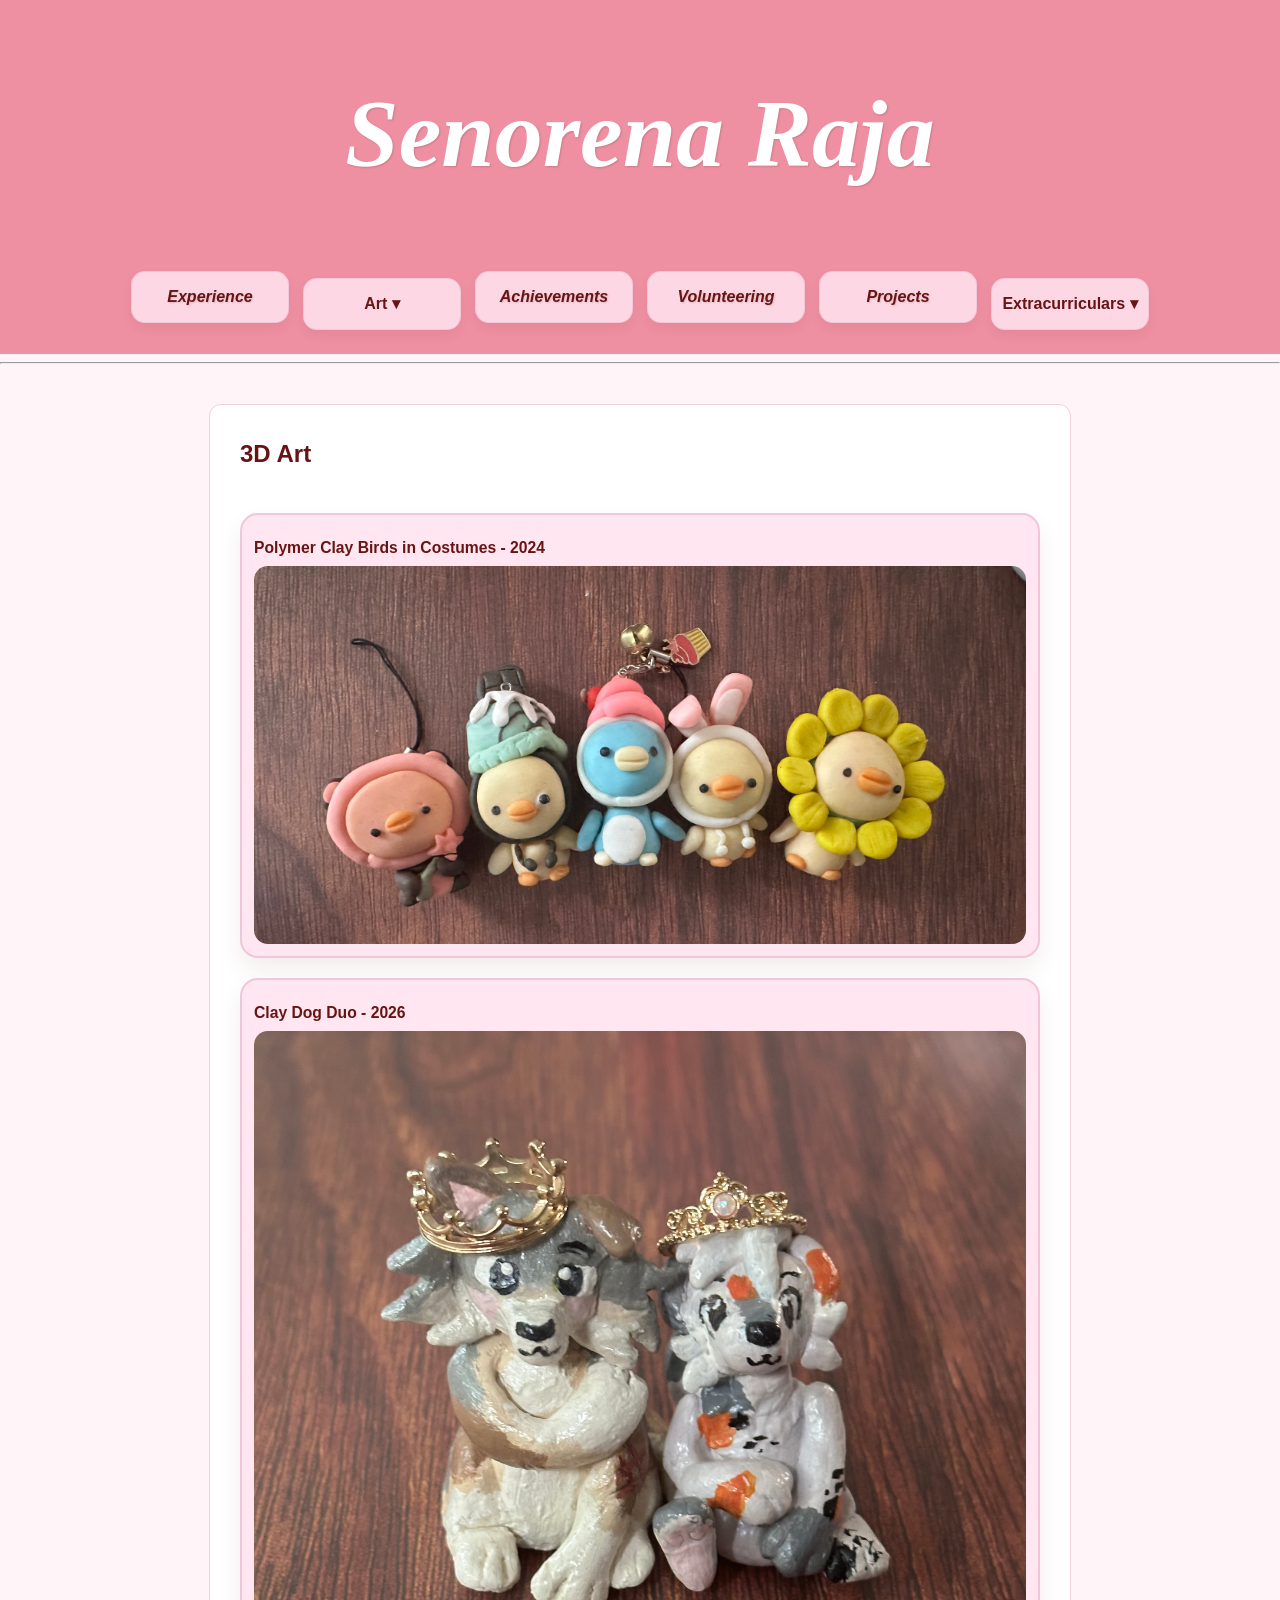
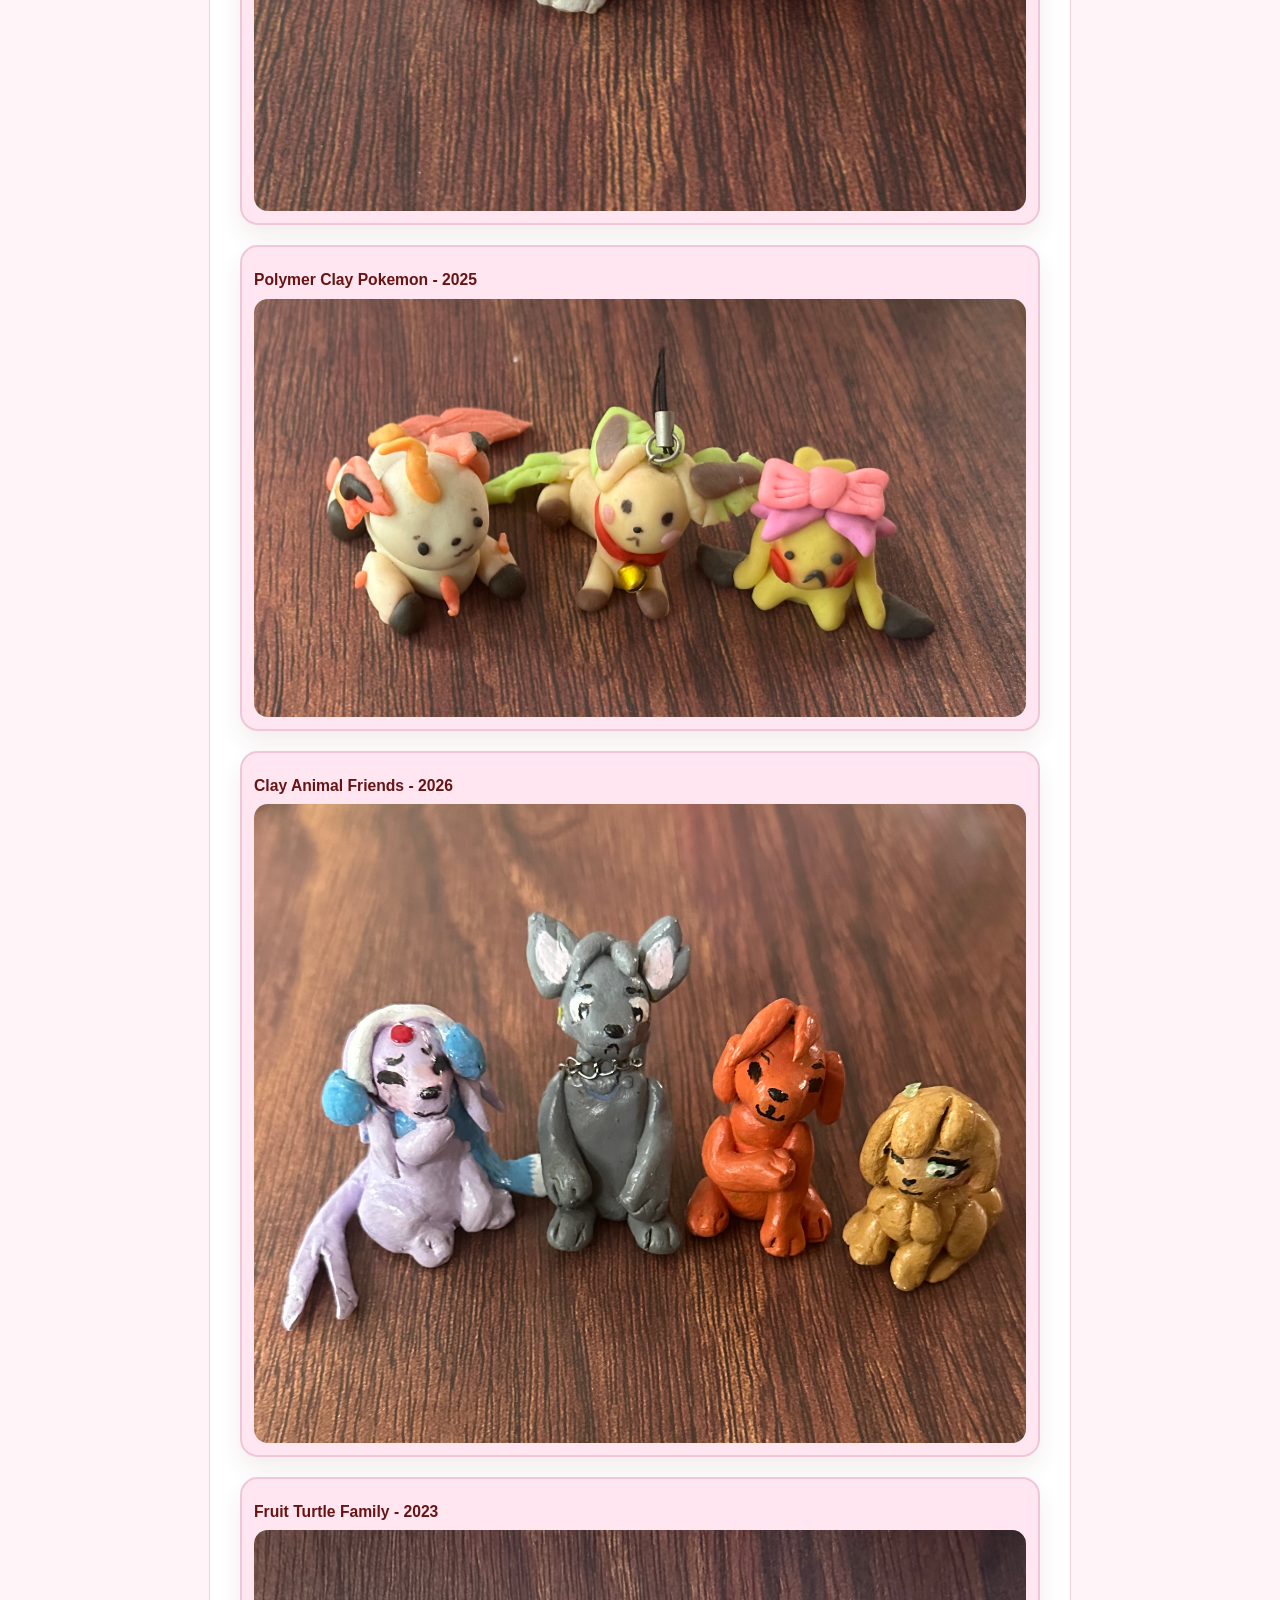
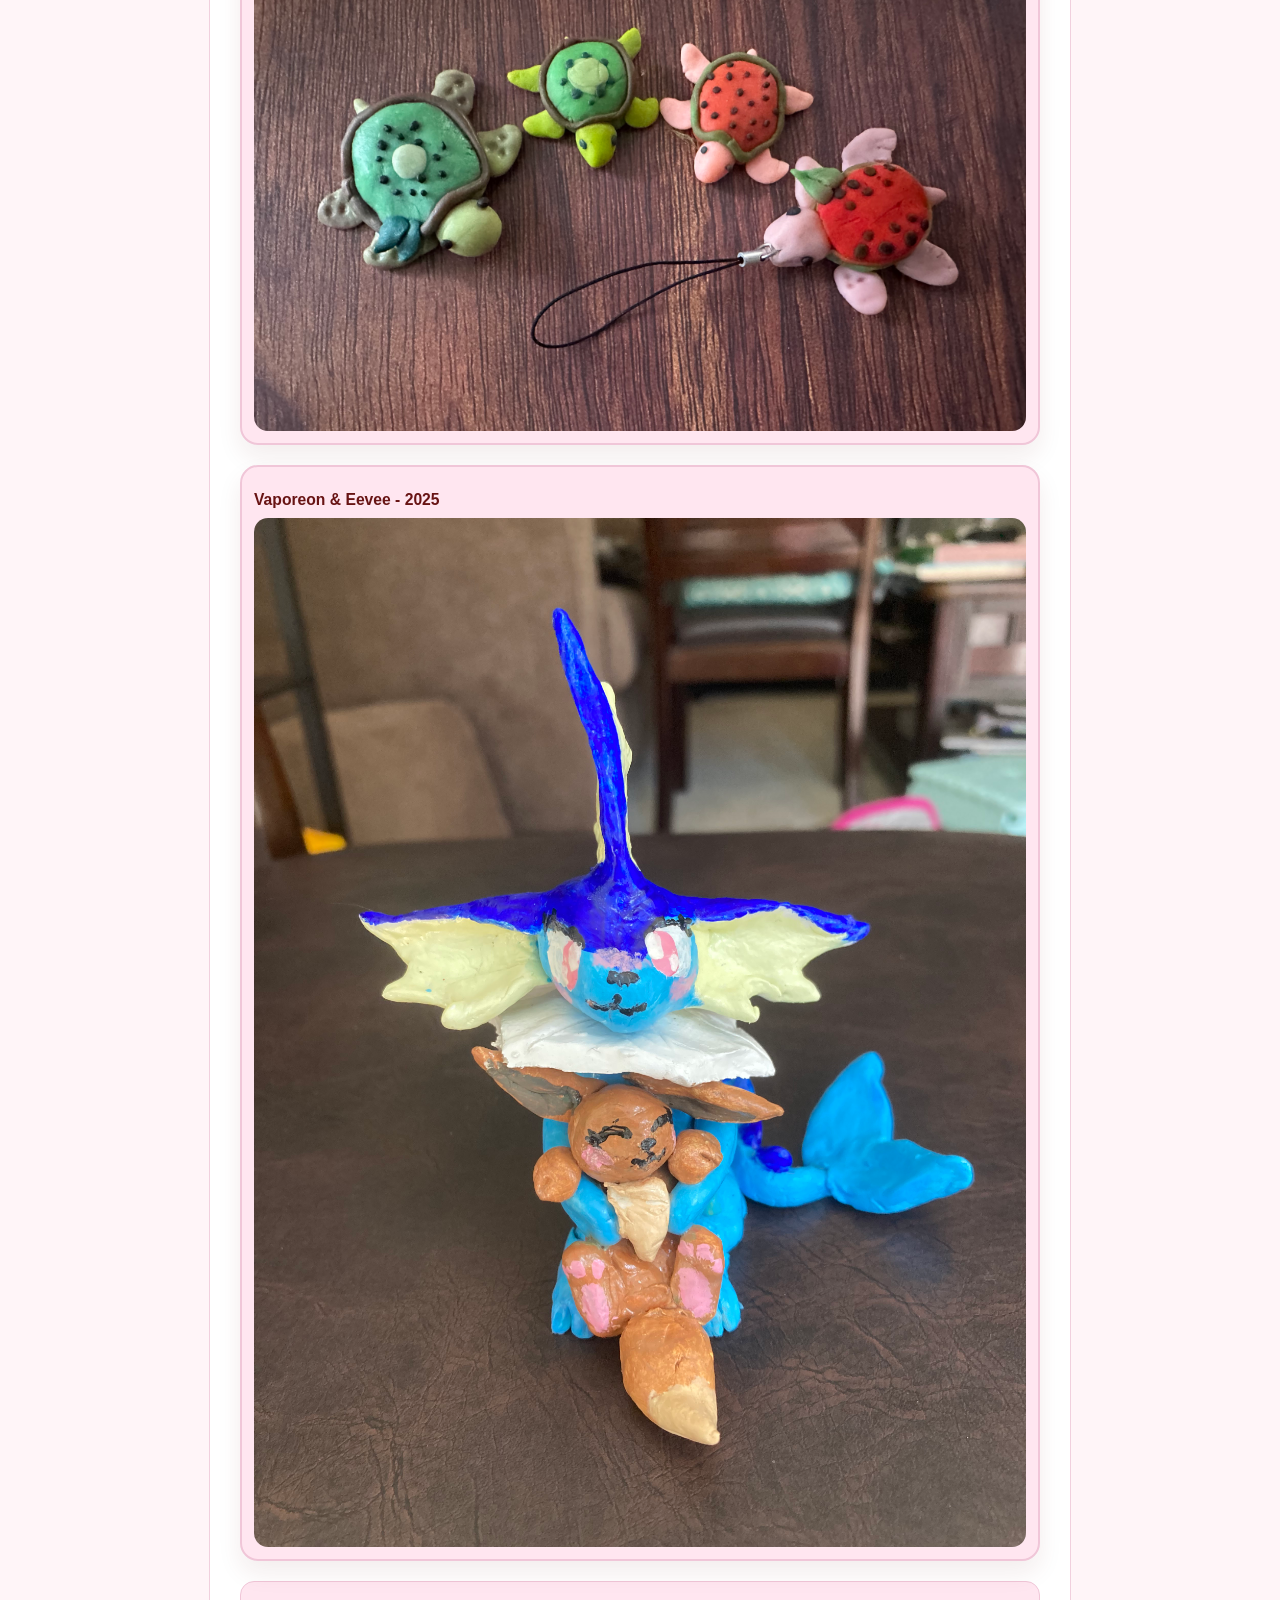
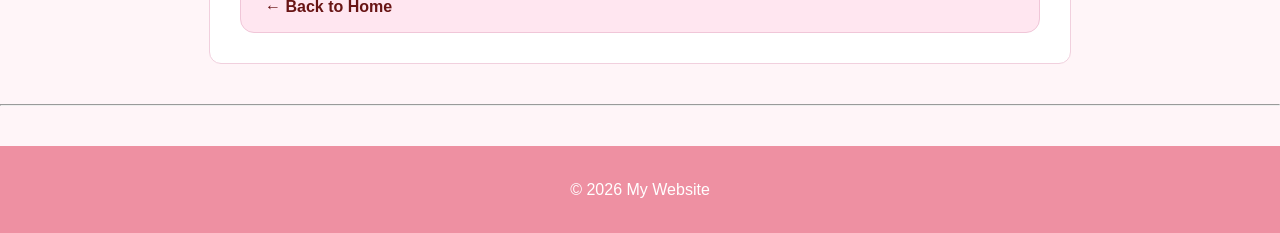
==== 3d-art.html @ 5d49a9b4 "Split art galleries and reorder karate ranks" ====
<!DOCTYPE html>
<html lang="en">
<head>
    <meta charset="UTF-8">
    <title>3D Art - Senorena Raja</title>
    <link rel="stylesheet" href="index.css">
    <style>
        .page-content {
            max-width: 800px;
            margin: 40px auto;
            background: #fff;
            padding: 30px;
            border-radius: 12px;
            border: 1px solid #f1d0de;
        }
        .page-content h2 {
            color: #681414;
            margin-top: 0;
        }
        .art-frame {
            display: inline-block;
            background: #ffe6f0;
            padding: 12px;
            border: 2px solid #f0c6d8;
            border-radius: 18px;
            box-shadow: 0 12px 24px rgba(104,20,20,0.08);
            margin-top: 20px;
        }
        .art-frame img {
            display: block;
            max-width: 100%;
            height: auto;
            border-radius: 14px;
        }
        .art-title {
            margin: 8px 0 6px;
            font-weight: 800;
            color: #681414;
            font-size: 0.98rem;
        }
        .back-btn {
            display: block;
            margin-top: 20px;
            padding: 12px 24px;
            background: #ffe6f0;
            border: 1px solid #f0c6d8;
            border-radius: 14px;
            color: #681414;
            text-decoration: none;
            font-weight: 700;
            cursor: pointer;
            transition: transform 0.22s ease, box-shadow 0.22s ease;
        }
        .back-btn:hover {
            transform: translateY(-4px);
            box-shadow: 0 10px 20px rgba(104,20,20,0.12);
        }
    </style>
</head>
<body>
    <header>
        <h1>Senorena Raja</h1>
        <nav class="page-nav">
            <div class="link-cards">
                <a class="card-link" href="experience.html">Experience</a>
                <div class="dropdown">
                    <button class="card-link dropdown-toggle" type="button">Art ▾</button>
                    <div class="dropdown-content">
                        <a href="art.html">2D Art</a>
                        <a href="3d-art.html">3D Art</a>
                    </div>
                </div>
                <a class="card-link" href="achievements.html">Achievements</a>
                <a class="card-link" href="volunteering.html">Volunteering</a>
                <a class="card-link" href="projects.html">Projects</a>
                <div class="dropdown">
                    <button class="card-link dropdown-toggle" type="button">Extracurriculars ▾</button>
                    <div class="dropdown-content">
                        <a href="extracurriculars.html">Karate</a>
                        <a href="orchestra.html">Orchestra</a>
                    </div>
                </div>
            </div>
        </nav>
    </header>

    <hr>

    <div class="page-content">
        <h2>3D Art</h2>
        <div class="art-frame">
            <div class="art-title">Polymer Clay Birds in Costumes - 2024</div>
            <img src="assets/duckfriends.jpeg" alt="Duckfriends 3D art example">
        </div>
        <div class="art-frame">
            <div class="art-title">Clay Dog Duo - 2026</div>
            <img src="assets/marshsand.jpeg" alt="Marshsand 3D art example">
        </div>
        <div class="art-frame">
            <div class="art-title">Polymer Clay Pokemon - 2025</div>
            <img src="assets/pokemonfriends.jpeg" alt="Pokemonfriends 3D art example">
        </div>
        <div class="art-frame">
            <div class="art-title">Clay Animal Friends - 2026</div>
            <img src="assets/thesquad.jpeg" alt="Thesquad 3D art example">
        </div>
        <div class="art-frame">
            <div class="art-title">Fruit Turtle Family - 2023</div>
            <img src="assets/turtlefam.jpeg" alt="Turtlefam 3D art example">
        </div>
        <div class="art-frame">
            <div class="art-title">Vaporeon &amp; Eevee - 2025</div>
            <img src="assets/vaporeonSculpt.jpeg" alt="Vaporeon Sculpt 3D art example">
        </div>
        <a href="index.html" class="back-btn">← Back to Home</a>
    </div>

    <hr>

    <footer>
        <p>&copy; 2026 My Website</p>
    </footer>
</body>
<script src="nav-fix.js"></script>
</html>
---- index.css ----
﻿/* Reset some default browser styles */
body {
    margin: 0;
    font-family: Arial, Helvetica, sans-serif;
    background-color: #fff5f8;
    color: #681414;
    line-height: 1.6;
}

/* Header */
header {
    background-color: #ee90a2;
    color: white;
    padding: 12px 12px;
    font-family: "Lucida Handwriting", "Brush Script MT", cursive;
    font-size: 48px;
    font-weight: 400;
    font-style: italic;
    text-align: center;
    line-height: 1.2;
    min-height: 50px;
    text-shadow: 1px 1px 2px rgba(0, 0, 0, 0.15);
}

/* Navigation bar */
nav {
    background-color: transparent;
    padding: 0;
    text-align: center;
    display: flex;
    flex-direction: column;
    gap: 0;
    position: relative;
}

.gif-container {
    position: relative;
    display: block;
    width: 100vw;
    height: 100vh;
    margin: 0;
    overflow: visible;
}

.gif-container img {
    width: 100% !important;
    height: 100% !important;
    object-fit: cover;
}

.page-nav {
    padding: 8px 0 12px;
}

.link-cards {
    display: flex;
    flex-wrap: wrap;
    justify-content: center;
    align-items: center;
    gap: 14px;
    max-width: 1200px;
    width: calc(100% - 32px);
    margin: 0 auto;
    padding: 0 16px;
}

.about-box {
    position: absolute;
    top: 24%;
    left: 50%;
    transform: translate(-50%, -0%);
    width: min(920px, calc(100% - 40px));
    padding: 26px;
    background: rgba(255, 230, 240, 0.82);
    border: 2px solid rgba(240, 198, 216, 0.9);
    border-radius: 24px;
    color: #681414;
    box-shadow: 0 22px 42px rgba(104,20,20,0.08);
    z-index: 9;
}

.about-box h3 {
    margin-top: 0;
    margin-bottom: 12px;
    color: #681414;
    font-size: 1.4rem;
}

.about-box p {
    margin: 0 0 14px;
    line-height: 1.55;
}

.card-link {
    display: inline-flex;
    align-items: center;
    justify-content: center;
    width: 158px;
    height: 52px;
    flex: 0 0 158px;
    white-space: nowrap;
    background: rgba(255, 230, 240, 0.85);
    border: 1px solid rgba(240, 198, 216, 0.9);
    border-radius: 14px;
    padding: 0 14px;
    color: #681414;
    font-family: Arial, Helvetica, sans-serif;
    font-size: 1rem;
    font-weight: 700;
    line-height: 1.1;
    text-align: center;
    text-decoration: none;
    box-sizing: border-box;
    box-shadow: 0 6px 12px rgba(104,20,20,0.06);
    transition: transform 0.22s cubic-bezier(.2,.9,.3,1), box-shadow 0.22s ease, border-color 0.22s ease;
    cursor: pointer;
}

.card-link:hover {
    transform: translateY(-8px) scale(1.02);
    box-shadow: 0 18px 34px rgba(104,20,20,0.12);
    border-color: rgba(197,131,154,0.9);
}

/* Footer */
footer {
    text-align: center;
    padding: 15px;
    background-color: #ee90a2;
    color: white;
    margin-top: 40px;
}

/* Dropdown for multi-item nav entries */
.dropdown {
    position: relative;
    display: inline-block;
}
.dropdown .dropdown-content {
    display: none;
    position: absolute;
    top: calc(100% + 8px);
    left: 50%;
    transform: translateX(-50%);
    background: rgba(255, 255, 255, 0.98);
    min-width: 140px;
    border: 1px solid rgba(240,198,216,0.9);
    border-radius: 12px;
    box-shadow: 0 14px 28px rgba(104,20,20,0.08);
    padding: 6px;
    z-index: 20;
}
.dropdown .dropdown-content a {
    display: block;
    padding: 8px 10px;
    color: #681414;
    text-decoration: none;
    font-weight: 600;
    border-radius: 8px;
    font-family: Arial, Helvetica, sans-serif;
    font-size: 0.92rem;
}
.dropdown .dropdown-content a:hover {
    background: rgba(238,144,162,0.08);
}
.dropdown:hover .dropdown-content,
.dropdown:focus-within .dropdown-content {
    display: block;
}
/* Make the dropdown toggle use a basic font and slightly smaller size */
.dropdown .card-link {
    width: 140px;
    height: 44px;
    font-family: Arial, Helvetica, sans-serif;
    font-size: 0.95rem;
}
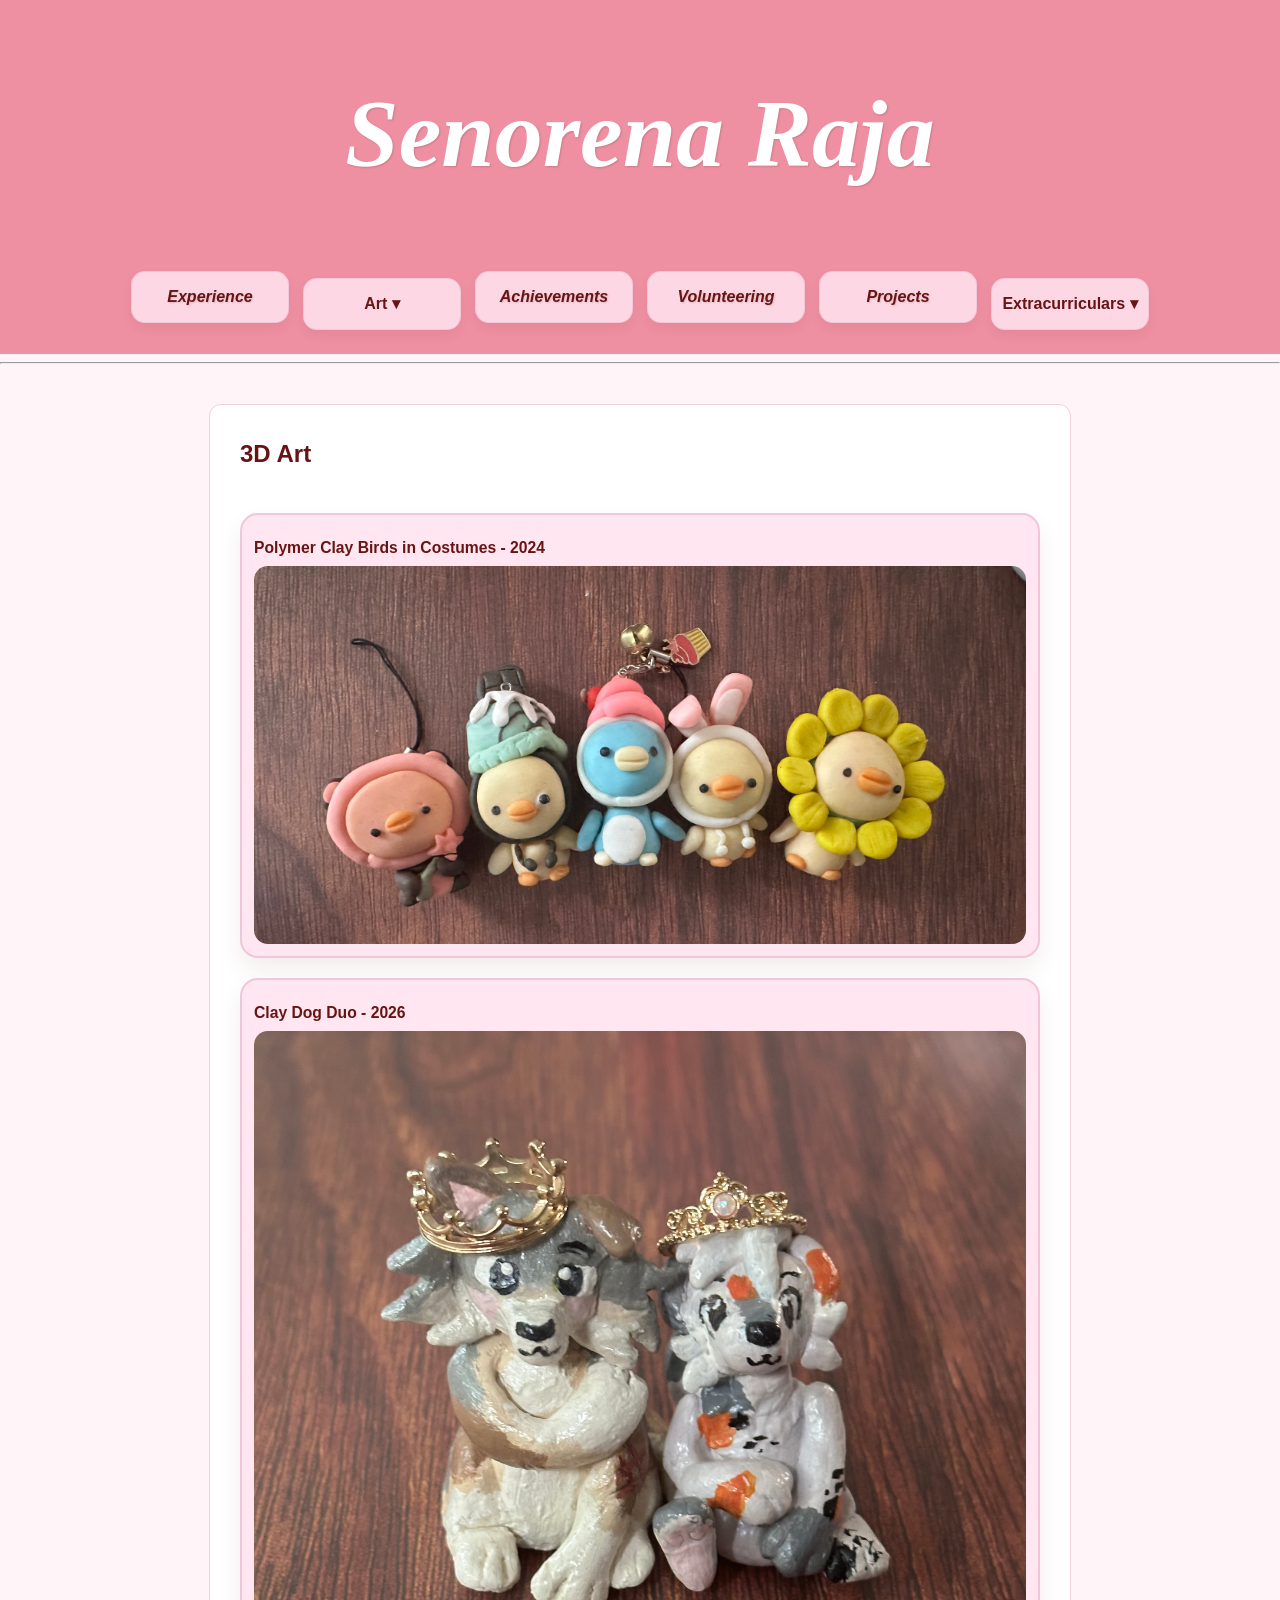
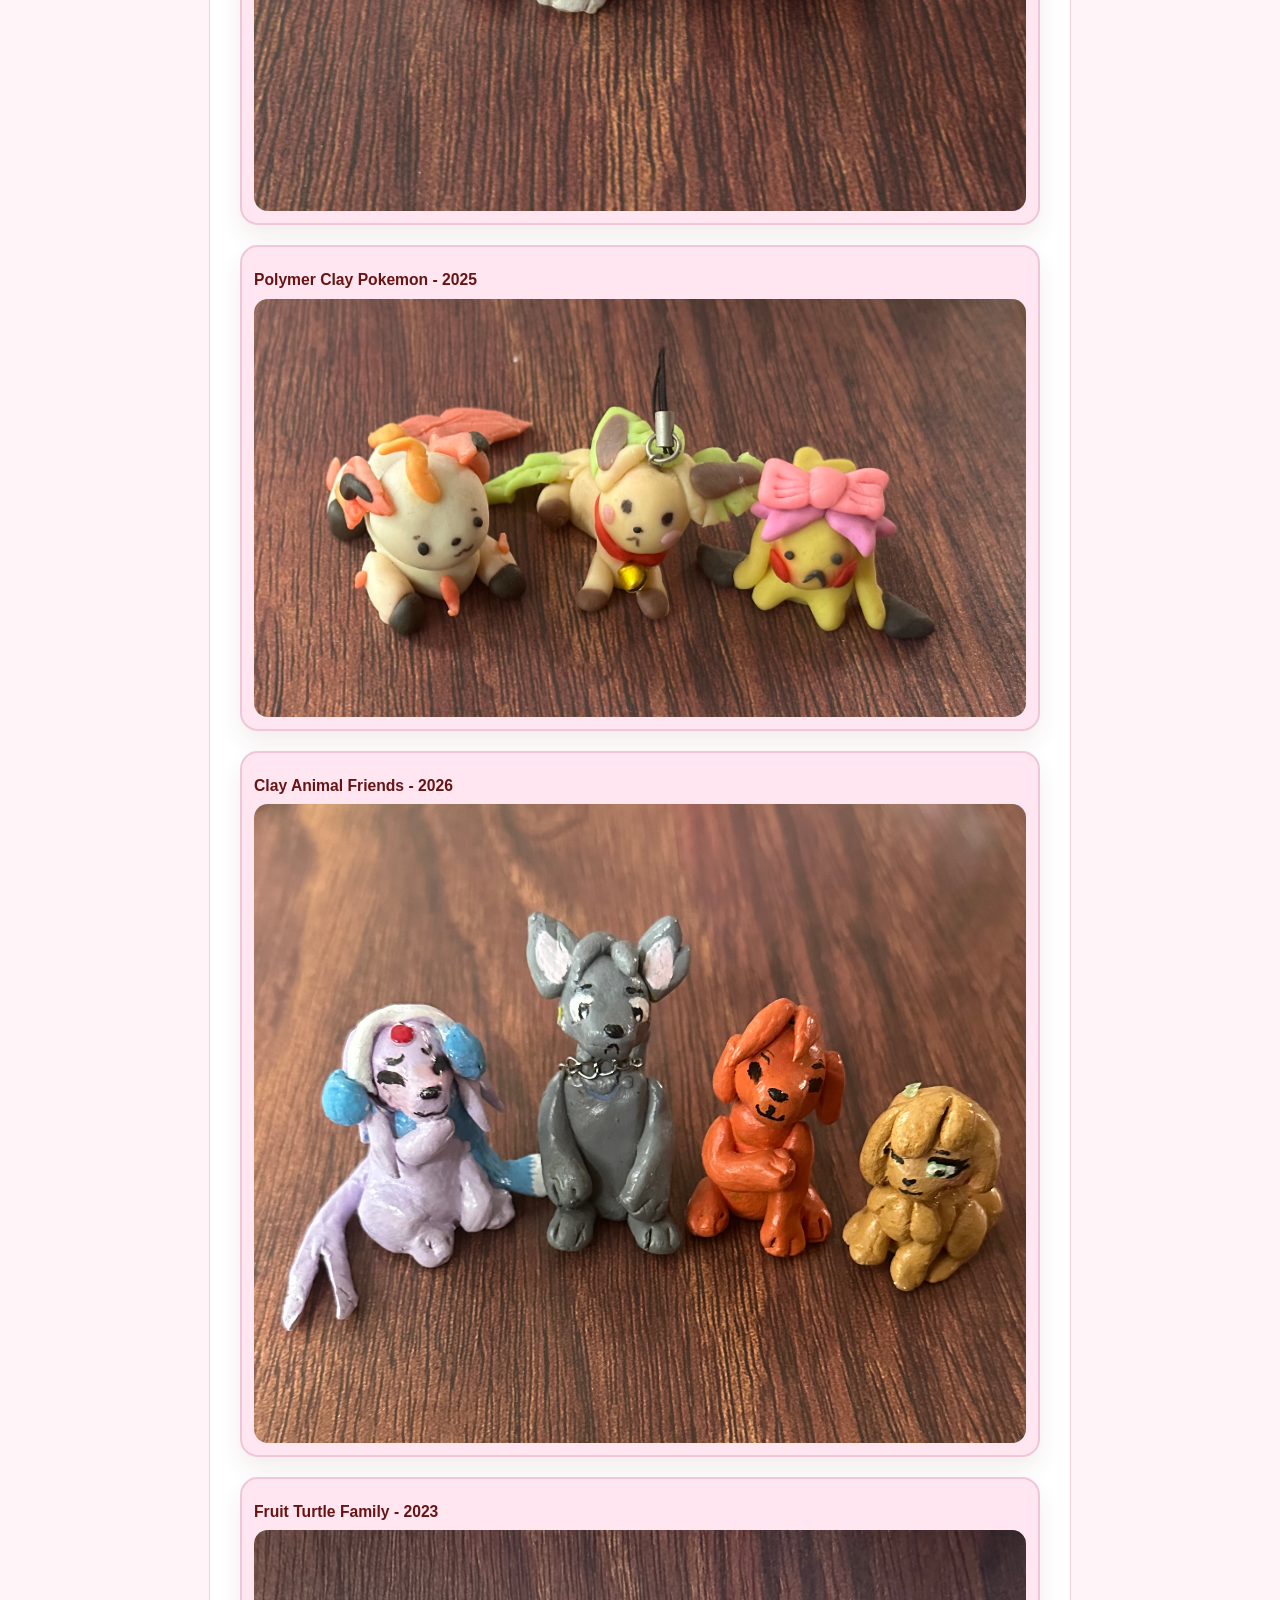
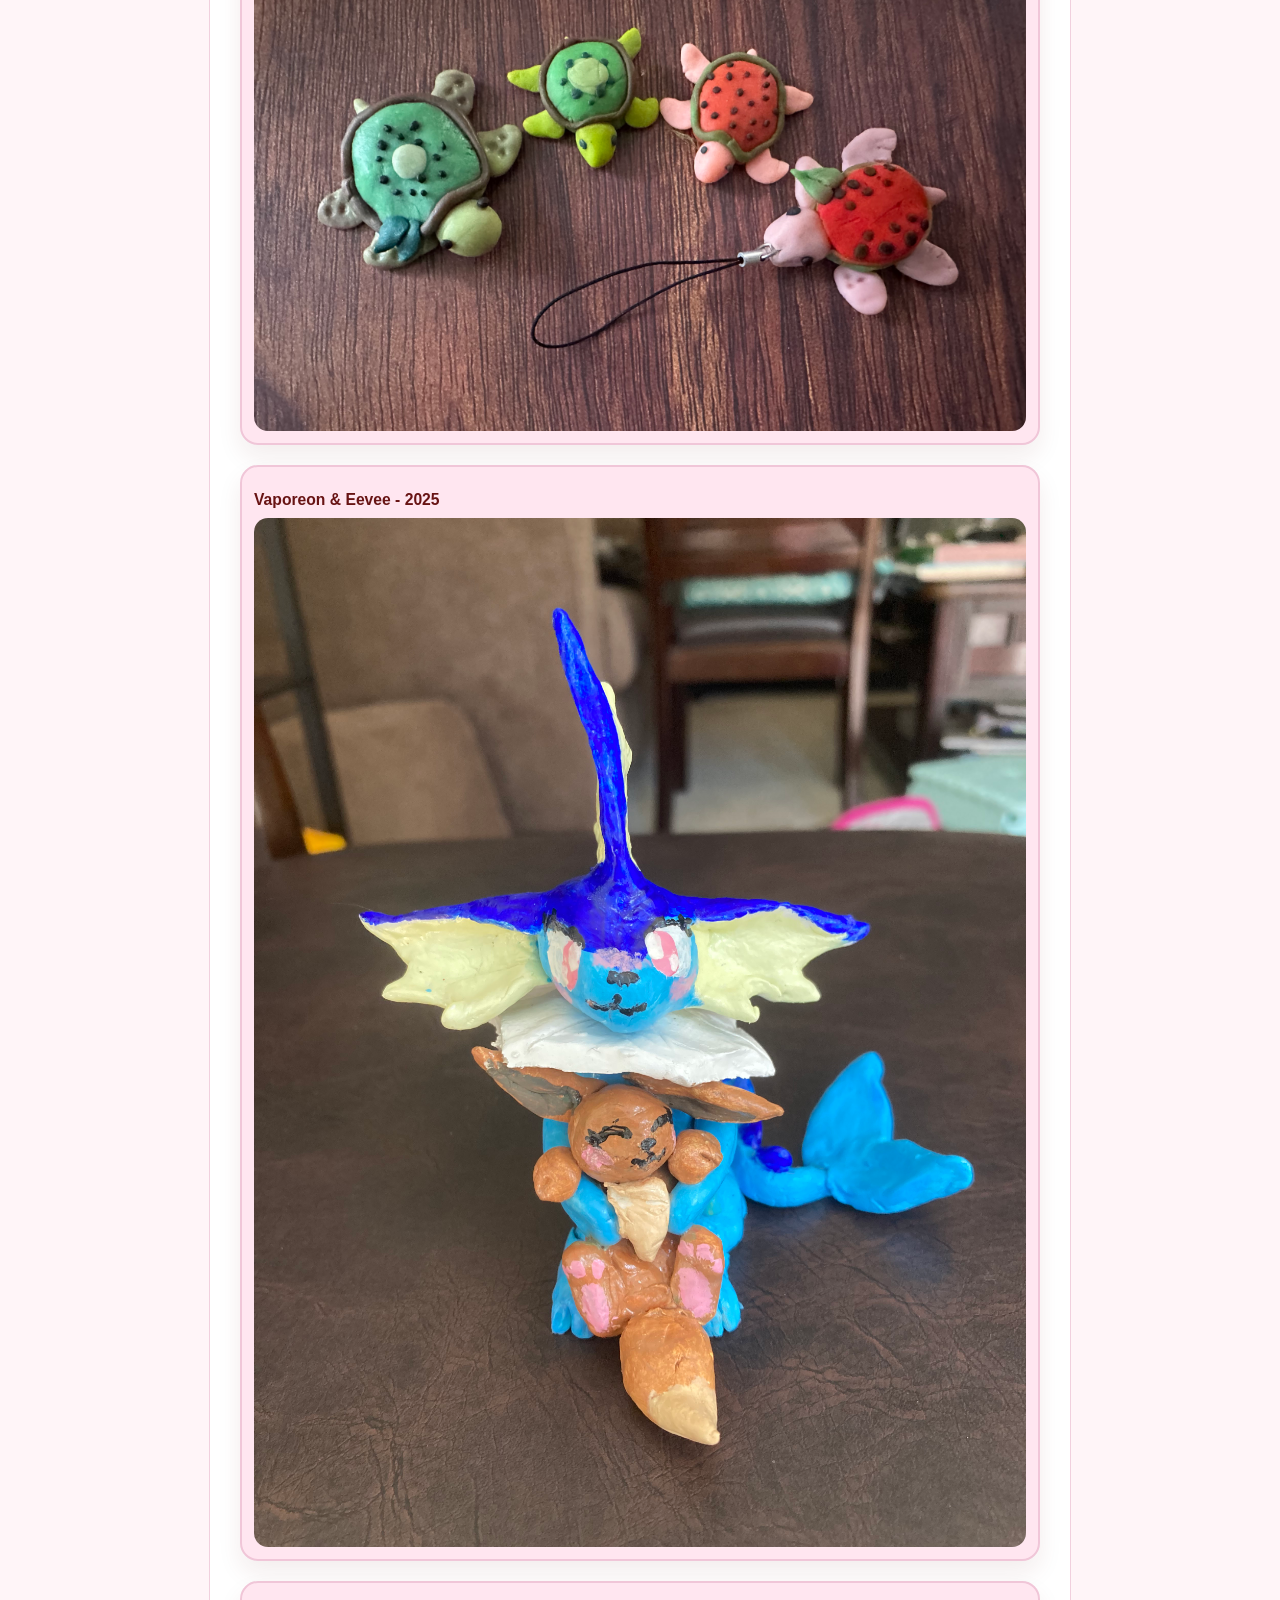
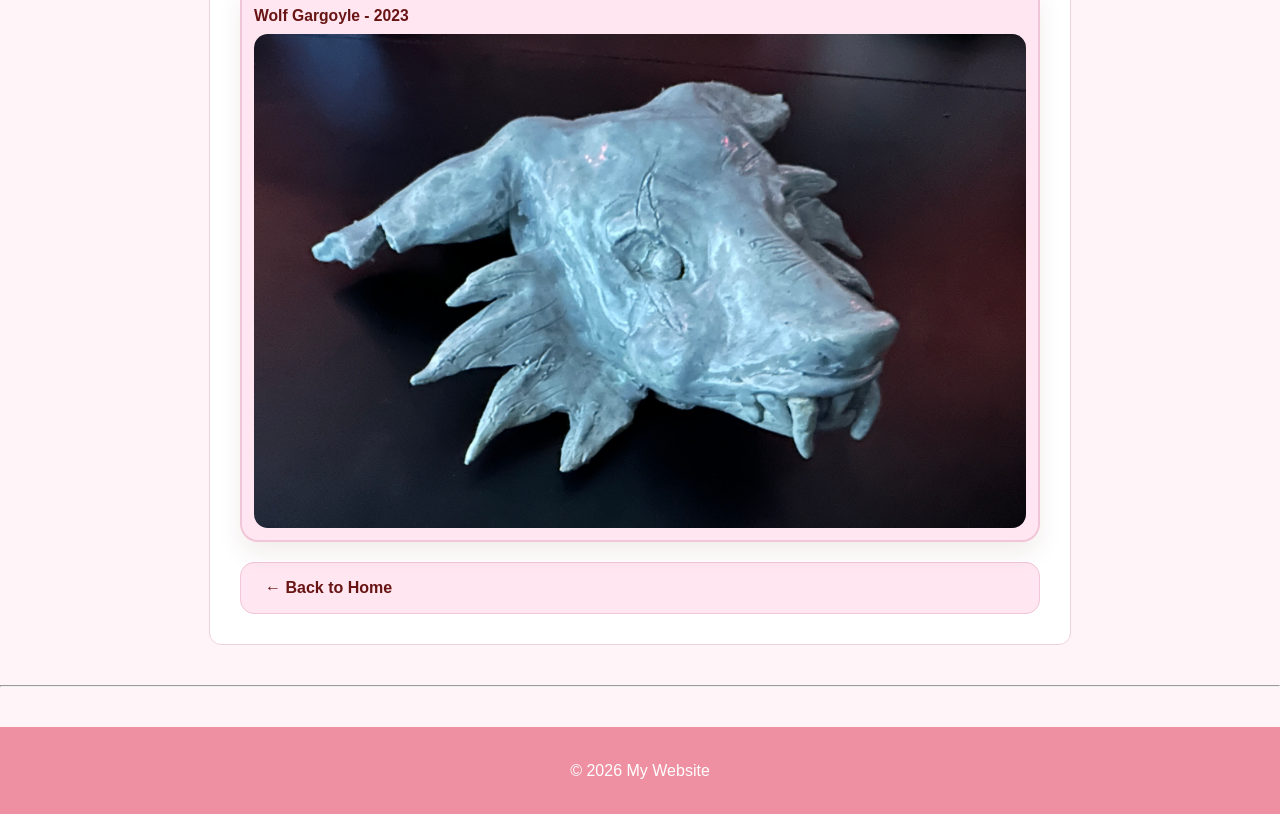
==== commit 3e5cfaa5: "Add PSAT award and wolf gargoyle art Co-authored-by: Copilot <223556219+Copilot@users.noreply.github" ====
--- a/3d-art.html
+++ b/3d-art.html
@@ -112,6 +112,10 @@
             <div class="art-title">Vaporeon &amp; Eevee - 2025</div>
             <img src="assets/vaporeonSculpt.jpeg" alt="Vaporeon Sculpt 3D art example">
         </div>
+        <div class="art-frame">
+            <div class="art-title">Wolf Gargoyle - 2023</div>
+            <img src="wolfgargoyle.jpeg" alt="Wolf gargoyle 3D art">
+        </div>
         <a href="index.html" class="back-btn">← Back to Home</a>
     </div>
 
